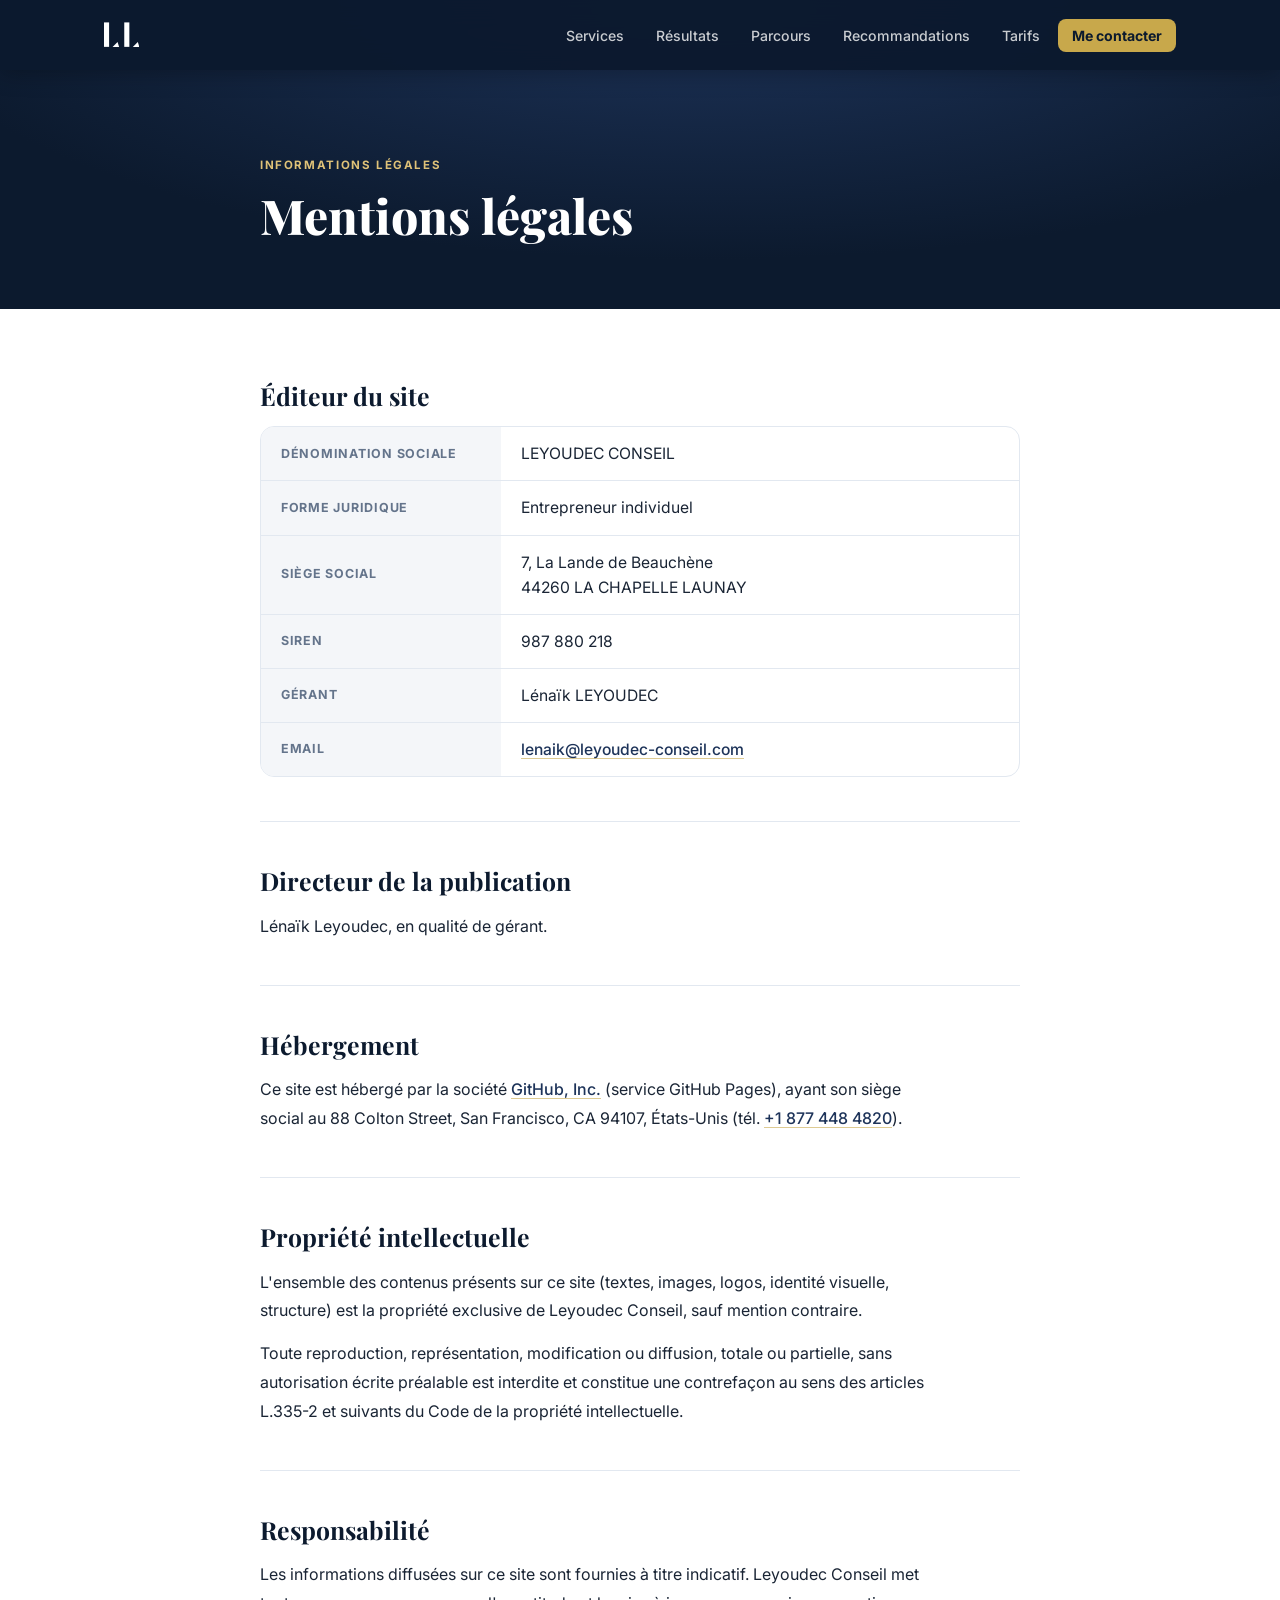
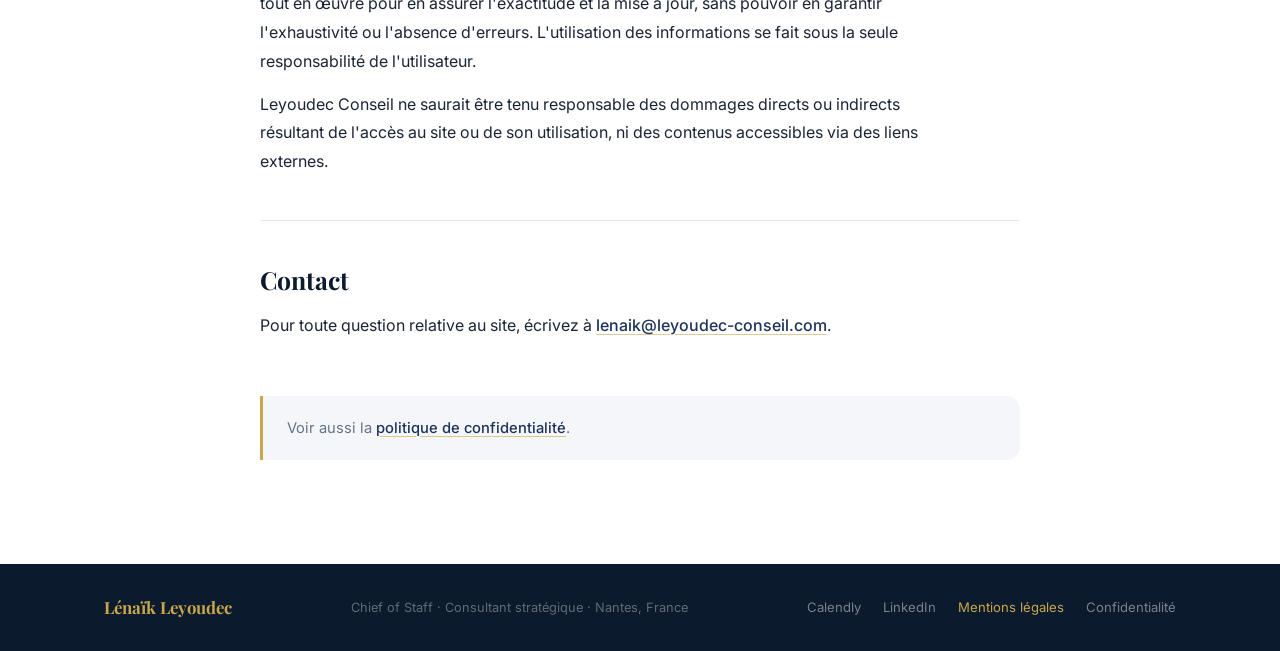
==== mentions-legales.html @ 205726c0 "Ajoute les pages Mentions légales et Politique de confidentialité Liens dans le pied de page et sous" ====
<!DOCTYPE html>
<html lang="fr">
<head>
  <meta charset="UTF-8" />
  <meta name="viewport" content="width=device-width, initial-scale=1.0" />
  <title>Mentions légales — Leyoudec Conseil</title>
  <meta name="description" content="Mentions légales du site leyoudec-conseil.com : éditeur, directeur de la publication, hébergement, propriété intellectuelle." />
  <link rel="preconnect" href="https://fonts.googleapis.com" />
  <link rel="preconnect" href="https://fonts.gstatic.com" crossorigin />
  <link href="https://fonts.googleapis.com/css2?family=Playfair+Display:wght@700;800&family=Inter:wght@300;400;500;600;700;800&display=swap" rel="stylesheet" />
  <link rel="stylesheet" href="style.css" />
  <link rel="canonical" href="https://leyoudec-conseil.com/mentions-legales.html" />
  <link rel="icon" type="image/svg+xml" href="logo-mark-black.svg" />
</head>
<body class="page-legal">

  <!-- ─── NAV ──────────────────────────────────────────────── -->
  <nav id="navbar" class="scrolled">
    <div class="nav-inner">
      <a href="index.html" class="nav-logo" aria-label="Retour à l'accueil">
        <svg viewBox="0 0 267 196" xmlns="http://www.w3.org/2000/svg">
          <path d="M113.917 188H64.3984L102.48 149.933L113.917 188Z" fill="currentColor"/>
          <path d="M38.4578 3H0V187.504H38.4578V3Z" fill="currentColor"/>
          <path d="M266.648 188H217.145L255.212 149.933L266.648 188Z" fill="currentColor"/>
          <path d="M191.188 3H152.73V187.504H191.188V3Z" fill="currentColor"/>
        </svg>
      </a>
      <ul class="nav-links" id="navLinks">
        <li><a href="index.html#services">Services</a></li>
        <li><a href="index.html#resultats">Résultats</a></li>
        <li><a href="index.html#parcours">Parcours</a></li>
        <li><a href="index.html#recommandations">Recommandations</a></li>
        <li><a href="index.html#tarifs">Tarifs</a></li>
        <li><a href="index.html#contact" class="nav-cta">Me contacter</a></li>
      </ul>
      <button class="nav-burger" id="navBurger" aria-label="Menu">
        <span></span><span></span><span></span>
      </button>
    </div>
  </nav>

  <!-- ─── EN-TÊTE ───────────────────────────────────────────── -->
  <header class="legal-hero">
    <div class="container">
      <span class="section-label light">Informations légales</span>
      <h1>Mentions légales</h1>
    </div>
  </header>

  <!-- ─── CONTENU ───────────────────────────────────────────── -->
  <main class="legal">
    <div class="container legal-body">

      <div class="legal-block">
        <h2>Éditeur du site</h2>
        <dl class="legal-facts">
          <dt>Dénomination sociale</dt>
          <dd>LEYOUDEC CONSEIL</dd>
          <dt>Forme juridique</dt>
          <dd>Entrepreneur individuel</dd>
          <dt>Siège social</dt>
          <dd>7, La Lande de Beauchène<br />44260&nbsp;LA&nbsp;CHAPELLE&nbsp;LAUNAY</dd>
          <dt>SIREN</dt>
          <dd>987&nbsp;880&nbsp;218</dd>
          <dt>Gérant</dt>
          <dd>Lénaïk LEYOUDEC</dd>
          <dt>Email</dt>
          <dd><a href="mailto:lenaik@leyoudec-conseil.com">lenaik@leyoudec-conseil.com</a></dd>
        </dl>
      </div>

      <div class="legal-block">
        <h2>Directeur de la publication</h2>
        <p>Lénaïk Leyoudec, en qualité de gérant.</p>
      </div>

      <div class="legal-block">
        <h2>Hébergement</h2>
        <p>Ce site est hébergé par la société <a href="https://pages.github.com/" target="_blank" rel="noopener">GitHub, Inc.</a> (service GitHub Pages), ayant son siège social au 88&nbsp;Colton Street, San Francisco, CA&nbsp;94107, États-Unis (tél.&nbsp;<a href="tel:+18774484820">+1&nbsp;877&nbsp;448&nbsp;4820</a>).</p>
      </div>

      <div class="legal-block">
        <h2>Propriété intellectuelle</h2>
        <p>L'ensemble des contenus présents sur ce site (textes, images, logos, identité visuelle, structure) est la propriété exclusive de Leyoudec Conseil, sauf mention contraire.</p>
        <p>Toute reproduction, représentation, modification ou diffusion, totale ou partielle, sans autorisation écrite préalable est interdite et constitue une contrefaçon au sens des articles L.335-2 et suivants du Code de la propriété intellectuelle.</p>
      </div>

      <div class="legal-block">
        <h2>Responsabilité</h2>
        <p>Les informations diffusées sur ce site sont fournies à titre indicatif. Leyoudec Conseil met tout en œuvre pour en assurer l'exactitude et la mise à jour, sans pouvoir en garantir l'exhaustivité ou l'absence d'erreurs. L'utilisation des informations se fait sous la seule responsabilité de l'utilisateur.</p>
        <p>Leyoudec Conseil ne saurait être tenu responsable des dommages directs ou indirects résultant de l'accès au site ou de son utilisation, ni des contenus accessibles via des liens externes.</p>
      </div>

      <div class="legal-block">
        <h2>Contact</h2>
        <p>Pour toute question relative au site, écrivez à <a href="mailto:lenaik@leyoudec-conseil.com">lenaik@leyoudec-conseil.com</a>.</p>
      </div>

      <p class="legal-crosslink">Voir aussi la <a href="politique-confidentialite.html">politique de confidentialité</a>.</p>

    </div>
  </main>

  <!-- ─── FOOTER ────────────────────────────────────────────── -->
  <footer>
    <div class="container footer-inner">
      <span class="footer-name">Lénaïk Leyoudec</span>
      <span class="footer-sub">Chief of Staff · Consultant stratégique · Nantes, France</span>
      <div class="footer-links">
        <a href="https://calendly.com/l-leyoudec/parlons-ensemble-des-enjeux-de-votre-organisation" target="_blank">Calendly</a>
        <a href="https://www.linkedin.com/in/lleyoudec" target="_blank">LinkedIn</a>
        <a href="mentions-legales.html" aria-current="page">Mentions légales</a>
        <a href="politique-confidentialite.html">Confidentialité</a>
      </div>
    </div>
  </footer>

  <script src="script.js"></script>
</body>
</html>
---- style.css ----
/* ── TOKENS ─────────────────────────────────────────── */
:root {
  --navy:      #0c1a2e;
  --navy-2:    #152540;
  --navy-3:    #1d3359;
  --gold:      #c8a84b;
  --gold-2:    #dfc278;
  --gold-bg:   rgba(200,168,75,.12);
  --white:     #ffffff;
  --off:       #f4f6f9;
  --text:      #1a2535;
  --muted:     #64748b;
  --border:    #e2e8f0;
  --r:         14px;
  --r-lg:      22px;
  --sh:        0 4px 24px rgba(12,26,46,.08);
  --sh-lg:     0 16px 56px rgba(12,26,46,.18);
  --ease:      cubic-bezier(.4,0,.2,1);
  --t:         .25s;
}

/* ── RESET ──────────────────────────────────────────── */
*,*::before,*::after{box-sizing:border-box;margin:0;padding:0}
html{scroll-behavior:smooth;font-size:16px}
body{font-family:'Inter',system-ui,sans-serif;color:var(--text);background:var(--white);line-height:1.65;overflow-x:hidden}
a{color:inherit;text-decoration:none}
ul{list-style:none}
h1,h2,h3,h4{line-height:1.2}
.container{max-width:1120px;margin:0 auto;padding:0 24px}
section{padding:96px 0}
.section-light{background:var(--off)}
.section-dark{background:var(--navy);color:var(--white)}

.section-label{display:inline-block;font-size:.72rem;font-weight:700;letter-spacing:.14em;text-transform:uppercase;color:var(--gold);margin-bottom:12px}
.section-label.light{color:var(--gold-2)}
.section-header{text-align:center;max-width:640px;margin:0 auto 64px}
.section-header h2{font-family:'Playfair Display',Georgia,serif;font-size:clamp(1.8rem,3.5vw,2.5rem);margin-bottom:14px}
.section-sub{color:var(--muted);font-size:1.02rem}
.section-dark .section-sub{color:rgba(255,255,255,.55)}

/* ── BUTTONS ────────────────────────────────────────── */
.btn{display:inline-flex;align-items:center;gap:8px;padding:13px 28px;border-radius:8px;font-weight:600;font-size:.92rem;cursor:pointer;border:2px solid transparent;transition:all var(--t) var(--ease);white-space:nowrap}
.btn-primary{background:var(--gold);color:var(--navy);border-color:var(--gold)}
.btn-primary:hover{background:var(--gold-2);border-color:var(--gold-2);transform:translateY(-2px);box-shadow:0 8px 24px rgba(200,168,75,.35)}
.btn-ghost{background:transparent;color:var(--white);border-color:rgba(255,255,255,.3)}
.btn-ghost:hover{background:rgba(255,255,255,.08);border-color:rgba(255,255,255,.65)}
.btn-outline{background:transparent;color:var(--gold);border-color:var(--gold);padding:11px 22px;font-size:.88rem}
.btn-outline:hover{background:var(--gold);color:var(--navy)}
.btn-full{width:100%;justify-content:center}

/* ── ANIMATIONS ─────────────────────────────────────── */
.fade-in{opacity:0;transform:translateY(22px);animation:fadeUp .7s var(--ease) forwards}
.delay-1{animation-delay:.15s}
.delay-2{animation-delay:.3s}
.delay-3{animation-delay:.45s}
.delay-4{animation-delay:.6s}
@keyframes fadeUp{to{opacity:1;transform:translateY(0)}}

.reveal{opacity:0;transform:translateY(28px);transition:opacity .6s ease,transform .6s ease}
.reveal.visible{opacity:1;transform:none}
.reveal.delay-1{transition-delay:.1s}
.reveal.delay-2{transition-delay:.2s}
.reveal.delay-3{transition-delay:.3s}

/* ── NAVBAR ─────────────────────────────────────────── */
#navbar{position:fixed;top:0;left:0;right:0;z-index:100;transition:background var(--t),box-shadow var(--t)}
#navbar.scrolled{background:rgba(12,26,46,.96);backdrop-filter:blur(14px);box-shadow:0 2px 24px rgba(0,0,0,.3)}
.nav-inner{max-width:1120px;margin:0 auto;padding:0 24px;height:70px;display:flex;align-items:center;justify-content:space-between}
.nav-logo{display:flex;align-items:center;color:var(--white)}
.nav-logo svg{height:26px;width:auto;display:block}
.nav-links{display:flex;align-items:center;gap:4px}
.nav-links a{color:rgba(255,255,255,.78);font-size:.88rem;font-weight:500;padding:8px 14px;border-radius:7px;transition:color var(--t),background var(--t)}
.nav-links a:hover{color:var(--white);background:rgba(255,255,255,.09)}
.nav-cta{background:var(--gold)!important;color:var(--navy)!important;font-weight:700!important;border-radius:8px!important}
.nav-cta:hover{background:var(--gold-2)!important}
.nav-burger{display:none;flex-direction:column;gap:5px;background:none;border:none;cursor:pointer;padding:8px}
.nav-burger span{display:block;width:22px;height:2px;background:var(--white);border-radius:2px;transition:all var(--t)}

/* ── HERO ───────────────────────────────────────────── */
#hero{min-height:100vh;display:flex;align-items:center;position:relative;overflow:hidden;padding:120px 0 80px}
.hero-bg{position:absolute;inset:0;background:radial-gradient(ellipse 90% 70% at 55% 35%,var(--navy-3) 0%,var(--navy) 65%);z-index:-1}
.hero-bg::after{content:'';position:absolute;inset:0;background:radial-gradient(circle at 15% 85%,rgba(200,168,75,.08) 0%,transparent 50%),radial-gradient(circle at 85% 15%,rgba(200,168,75,.06) 0%,transparent 45%)}
.hero-tag{display:inline-flex;align-items:center;gap:8px;background:rgba(200,168,75,.14);border:1px solid rgba(200,168,75,.28);color:var(--gold-2);font-size:.8rem;font-weight:500;padding:6px 16px;border-radius:100px;margin-bottom:28px}
.hero-tag::before{content:'';width:7px;height:7px;background:#4ade80;border-radius:50%;box-shadow:0 0 0 3px rgba(74,222,128,.2)}
h1{font-family:'Playfair Display',Georgia,serif;font-size:clamp(2.2rem,5vw,3.8rem);color:var(--white);margin-bottom:28px;font-weight:800}
h1 em{font-style:normal;color:var(--gold)}
.hero-firstname{font-family:'Playfair Display',Georgia,serif;font-size:clamp(2.2rem,5vw,3.8rem);font-weight:800}
.hero-chapeau{font-size:clamp(1rem,1.8vw,1.18rem);color:rgba(255,255,255,.72);max-width:620px;margin-bottom:18px;line-height:1.7}
.hero-chapeau strong{color:var(--white)}
.hero-approche{font-size:clamp(.95rem,1.6vw,1.08rem);color:rgba(255,255,255,.55);max-width:600px;margin-bottom:40px;line-height:1.7}
.hero-actions{display:flex;gap:14px;flex-wrap:wrap}
.hero-scroll{position:absolute;bottom:32px;left:50%;transform:translateX(-50%);display:flex;flex-direction:column;align-items:center}
.scroll-track{width:1px;height:48px;background:linear-gradient(to bottom,rgba(200,168,75,.5),transparent);animation:pulse 2s ease-in-out infinite}
@keyframes pulse{0%,100%{opacity:.3}50%{opacity:1}}

/* ── CHIFFRES ───────────────────────────────────────── */
#chiffres{padding:60px 0}
.chiffres-grid{display:flex;align-items:center;justify-content:center;gap:0;flex-wrap:wrap}
.chiffre{display:flex;flex-direction:column;align-items:center;padding:28px 40px;text-align:center}
.chiffre-n{font-family:'Inter',system-ui,sans-serif;font-size:2.6rem;font-weight:800;color:var(--navy);line-height:1}
.chiffre-unit{font-size:1.1rem;font-weight:600;color:var(--gold);margin-left:4px}
.chiffre-l{font-size:.8rem;color:var(--muted);margin-top:8px;max-width:120px;text-align:center}
.chiffre-sep{width:1px;height:48px;background:var(--border)}

/* ── SERVICES ───────────────────────────────────────── */
#services{background:var(--white)}
.services-grid{display:grid;grid-template-columns:repeat(3,1fr);gap:24px;align-items:start}

.service-card{background:var(--off);border:1.5px solid var(--border);border-radius:var(--r-lg);padding:32px 28px;transition:border-color var(--t),box-shadow var(--t),transform var(--t);display:flex;flex-direction:column}
.service-card:hover{border-color:var(--gold);box-shadow:0 12px 40px rgba(200,168,75,.1);transform:translateY(-3px)}

.service-header{display:flex;flex-direction:column;margin-bottom:20px}
.service-manque{font-size:.72rem;font-weight:700;letter-spacing:.1em;text-transform:uppercase;color:var(--muted)}
.service-mot{font-family:'Inter',system-ui,sans-serif;font-size:1.8rem;font-weight:800;color:var(--navy);line-height:1;margin:4px 0;letter-spacing:-.02em}
.service-icon{font-size:1.6rem;margin-top:6px}
.service-card h3{font-size:1rem;font-weight:600;color:var(--text);margin-bottom:12px;line-height:1.4}
.service-roi{font-size:.88rem;color:var(--muted);margin-bottom:20px;flex-grow:1}
.service-roi strong{color:var(--text)}

.service-toggle{display:flex;align-items:center;gap:8px;background:none;border:1.5px solid var(--border);border-radius:8px;padding:9px 16px;font-size:.83rem;font-weight:600;color:var(--gold);cursor:pointer;transition:all var(--t);align-self:flex-start}
.service-toggle:hover{background:var(--gold-bg);border-color:var(--gold)}
.toggle-arrow{transition:transform var(--t)}
.service-toggle[aria-expanded="true"] .toggle-arrow{transform:rotate(180deg)}

.service-detail{display:none;margin-top:20px;border-top:1px solid var(--border);padding-top:20px}
.service-detail.open{display:block}
.detail-section{margin-bottom:16px}
.detail-section h4{font-size:.78rem;font-weight:700;letter-spacing:.08em;text-transform:uppercase;color:var(--gold);margin-bottom:8px}
.detail-section p{font-size:.86rem;color:var(--muted);line-height:1.65}
.detail-section ul{display:flex;flex-direction:column;gap:6px}
.detail-section li{font-size:.85rem;color:var(--muted);padding-left:16px;position:relative}
.detail-section li::before{content:'→';position:absolute;left:0;color:var(--gold);font-size:.75rem}
.detail-skills{display:flex;flex-wrap:wrap;gap:6px;margin-top:16px}
.detail-skills span{background:var(--gold-bg);color:var(--gold);border:1px solid rgba(200,168,75,.25);font-size:.74rem;font-weight:600;padding:4px 10px;border-radius:100px}

/* ── RÉSULTATS ──────────────────────────────────────── */
.resultats-grid{display:grid;grid-template-columns:repeat(3,1fr);gap:24px}
.resultat-card{background:var(--navy-2);border:1px solid rgba(255,255,255,.08);border-radius:var(--r-lg);padding:36px 28px;transition:border-color var(--t),transform var(--t)}
.resultat-card:hover{border-color:rgba(200,168,75,.4);transform:translateY(-3px)}
.r-big{font-family:'Inter',system-ui,sans-serif;font-size:2.4rem;font-weight:800;color:var(--gold);line-height:1;margin-bottom:8px}
.r-title{font-weight:600;font-size:.95rem;color:var(--white);margin-bottom:10px}
.resultat-card p{font-size:.86rem;color:rgba(255,255,255,.55);line-height:1.6}

/* ── TIMELINE ───────────────────────────────────────── */
.timeline{position:relative;padding-left:36px;max-width:780px;margin:0 auto}
.timeline::before{content:'';position:absolute;left:9px;top:10px;bottom:10px;width:2px;background:linear-gradient(to bottom,var(--gold),rgba(200,168,75,.1))}
.tl-item{position:relative;padding-bottom:52px}
.tl-item:last-child{padding-bottom:0}
.tl-dot{position:absolute;left:-31px;top:6px;width:14px;height:14px;border-radius:50%;background:var(--gold);border:2px solid var(--off);box-shadow:0 0 0 3px rgba(200,168,75,.2)}
.tl-dot--edu{background:var(--navy-3);border-color:var(--off);box-shadow:0 0 0 3px rgba(29,51,89,.3)}
.tl-date{font-size:.78rem;font-weight:700;letter-spacing:.06em;color:var(--gold);margin-bottom:8px}
.tl-badge{display:inline-block;font-size:.7rem;font-weight:700;letter-spacing:.08em;text-transform:uppercase;background:var(--gold-bg);color:var(--gold);border:1px solid rgba(200,168,75,.2);padding:3px 10px;border-radius:4px;margin-bottom:8px}
.tl-badge--edu{background:rgba(29,51,89,.1);color:var(--navy-3);border-color:rgba(29,51,89,.15)}
.tl-body h3{font-size:1.08rem;font-weight:700;color:var(--text);margin-bottom:4px}
.tl-body h4{font-size:.86rem;font-weight:400;color:var(--muted);margin-bottom:10px}
.tl-body p{font-size:.9rem;color:var(--muted);line-height:1.65}

/* ── RECOMMANDATIONS ────────────────────────────────── */
#recommandations{border-top:1px solid var(--border)}
.reco-grid{display:grid;grid-template-columns:repeat(2,1fr);gap:24px}
.reco-card{background:var(--white);border:1.5px solid var(--border);border-radius:var(--r-lg);padding:32px 28px;display:flex;flex-direction:column;transition:border-color var(--t),box-shadow var(--t),transform var(--t)}
.reco-card:hover{border-color:var(--gold);box-shadow:var(--sh);transform:translateY(-3px)}
.reco-quote{position:relative;font-size:.94rem;color:var(--text);line-height:1.7;font-style:italic;margin-bottom:2px}
.reco-quote::before{content:'\201C';font-family:'Playfair Display',Georgia,serif;color:var(--gold);font-size:1.3rem;line-height:0;margin-right:2px}
.reco-quote--clamped{display:-webkit-box;-webkit-line-clamp:3;-webkit-box-orient:vertical;overflow:hidden}
.reco-toggle{align-self:flex-start;display:flex;align-items:center;gap:6px;background:none;border:none;padding:12px 0 20px;font-size:.83rem;font-weight:600;color:var(--gold);cursor:pointer}
.reco-toggle:hover{color:var(--gold-2)}
.reco-toggle .toggle-arrow{transition:transform var(--t)}
.reco-toggle[aria-expanded="true"] .toggle-arrow{transform:rotate(180deg)}
.reco-footer{display:flex;align-items:center;justify-content:space-between;gap:16px;margin-top:auto;padding-top:16px;border-top:1px solid var(--border)}
.reco-name{display:block;font-weight:700;font-size:.92rem;color:var(--text)}
.reco-role{display:block;font-size:.82rem;color:var(--muted);margin-top:2px}
.reco-link{display:flex;align-items:center;justify-content:center;width:36px;height:36px;border-radius:10px;background:var(--gold-bg);color:var(--gold);font-size:.8rem;font-weight:800;flex-shrink:0;transition:background var(--t),color var(--t),transform var(--t)}
.reco-link:hover{background:var(--gold);color:var(--navy);transform:translateY(-2px)}
.reco-link--malt{border-radius:50%}

/* ── TARIFS ─────────────────────────────────────────── */
#tarifs{background:var(--white)}
.tarifs-grid{display:grid;grid-template-columns:repeat(3,1fr);gap:24px}
.tarif-card{background:var(--off);border:1.5px solid var(--border);border-radius:var(--r-lg);padding:40px 32px;display:flex;flex-direction:column;gap:16px;position:relative;transition:border-color var(--t),box-shadow var(--t)}
.tarif-card:hover{border-color:var(--gold);box-shadow:var(--sh)}
.tarif-card--featured{background:var(--navy);border-color:var(--gold);color:var(--white);box-shadow:var(--sh-lg)}
.tarif-card--featured h3{color:var(--white)!important}
.tarif-card--featured .tarif-desc,.tarif-card--featured .tarif-includes li{color:rgba(255,255,255,.65)}
.tarif-badge-top{position:absolute;top:-14px;left:50%;transform:translateX(-50%);background:var(--gold);color:var(--navy);font-size:.72rem;font-weight:700;letter-spacing:.08em;text-transform:uppercase;padding:5px 16px;border-radius:100px}
.tarif-icon{font-size:2rem}
.tarif-card h3{font-family:'Playfair Display',Georgia,serif;font-size:1.1rem;font-weight:700;color:var(--text)}
.tarif-desc{font-size:.9rem;color:var(--muted);line-height:1.65}
.tarif-includes{display:flex;flex-direction:column;gap:8px;flex-grow:1}
.tarif-includes li{font-size:.86rem;color:var(--muted);padding-left:18px;position:relative}
.tarif-includes li::before{content:'✓';position:absolute;left:0;color:var(--gold);font-size:.8rem;font-weight:700}

/* ── CONTACT ────────────────────────────────────────── */
.contact-grid{display:grid;grid-template-columns:1fr 1.1fr;gap:80px;align-items:start}
.contact-left h2{font-family:'Playfair Display',Georgia,serif;font-size:clamp(1.8rem,3vw,2.4rem);margin-bottom:16px}
.contact-left>p{color:rgba(255,255,255,.65);margin-bottom:36px;font-size:1rem}
.calendly-btn{width:100%;justify-content:center;margin-bottom:20px;font-size:1rem;padding:16px 28px}
/* thesis link */
.tl-link{color:var(--gold);text-decoration:underline;text-decoration-color:rgba(200,168,75,.4);text-underline-offset:3px;transition:color var(--t)}
.tl-link:hover{color:var(--gold-2)}

/* contact options */
.contact-option{margin-bottom:4px}
.contact-option-label{font-size:.72rem;font-weight:700;letter-spacing:.1em;text-transform:uppercase;color:var(--gold-2);margin-bottom:6px}
.contact-option-desc{font-size:.88rem;color:rgba(255,255,255,.55);line-height:1.6;margin-bottom:14px}
.contact-divider{display:flex;align-items:center;gap:12px;margin:20px 0;color:rgba(255,255,255,.25);font-size:.8rem}
.contact-divider::before,.contact-divider::after{content:'';flex:1;height:1px;background:rgba(255,255,255,.12)}
.contact-divider span{white-space:nowrap}
.contact-coords{display:flex;flex-direction:column;gap:12px;margin-top:20px}
.coord-item{display:flex;align-items:center;gap:14px;font-size:.92rem;font-weight:500;color:rgba(255,255,255,.75);padding:12px 16px;border:1px solid rgba(255,255,255,.1);border-radius:10px;transition:border-color var(--t),color var(--t)}
.coord-item:hover{border-color:rgba(200,168,75,.4);color:var(--gold-2)}
.coord-plain:hover{border-color:rgba(255,255,255,.1);color:rgba(255,255,255,.75);cursor:default}
.coord-icon{font-size:1.1rem;flex-shrink:0}

.contact-form{background:var(--white);border-radius:var(--r-lg);padding:40px 36px}
.form-label-header{display:flex;flex-direction:column;gap:4px;margin-bottom:20px;padding-bottom:16px;border-bottom:1px solid var(--border)}
.form-title{font-family:'Playfair Display',Georgia,serif;font-size:1.1rem;font-weight:700;color:var(--text)}
.form-note{font-size:.78rem;color:var(--muted)}
.form-row{display:grid;grid-template-columns:1fr 1fr;gap:16px}
.form-group{display:flex;flex-direction:column;gap:7px;margin-bottom:18px}
.form-group label{font-size:.83rem;font-weight:600;color:var(--text)}
.form-group input,.form-group textarea,.form-group select{width:100%;padding:11px 15px;border:1.5px solid var(--border);border-radius:8px;font-family:'Inter',sans-serif;font-size:.92rem;color:var(--text);background:var(--white);transition:border-color var(--t),box-shadow var(--t);outline:none;resize:none}
.form-group select{appearance:none;background-image:url("data:image/svg+xml,%3Csvg xmlns='http://www.w3.org/2000/svg' viewBox='0 0 24 24' fill='%2364748b'%3E%3Cpath d='M7 10l5 5 5-5z'/%3E%3C/svg%3E");background-repeat:no-repeat;background-position:right 12px center;background-size:20px;cursor:pointer}
.form-group input:focus,.form-group textarea:focus,.form-group select:focus{border-color:var(--gold);box-shadow:0 0 0 3px rgba(200,168,75,.12)}
.form-group input::placeholder,.form-group textarea::placeholder{color:#b0bcc8}
.form-success{display:none;text-align:center;color:#16a34a;font-size:.88rem;font-weight:500;padding:12px;background:#f0fdf4;border-radius:8px;margin-top:10px}
.form-success.visible{display:block}

/* ── FOOTER ─────────────────────────────────────────── */
footer{background:var(--navy);padding:30px 0}
.footer-inner{display:flex;align-items:center;justify-content:space-between;flex-wrap:wrap;gap:14px}
.footer-name{font-family:'Playfair Display',Georgia,serif;font-size:1.05rem;font-weight:700;color:var(--gold)}
.footer-sub{font-size:.8rem;color:rgba(255,255,255,.35)}
.footer-links{display:flex;gap:22px}
.footer-links a{font-size:.82rem;color:rgba(255,255,255,.45);transition:color var(--t)}
.footer-links a:hover{color:var(--gold)}

/* ── PAGES LÉGALES ──────────────────────────────────── */
.page-legal #navbar{background:rgba(12,26,46,.96);backdrop-filter:blur(14px);box-shadow:0 2px 24px rgba(0,0,0,.3)}
.legal-hero{background:radial-gradient(ellipse 90% 120% at 55% 0%,var(--navy-3) 0%,var(--navy) 70%);color:var(--white);padding:150px 0 64px}
.legal-hero .container,.legal-body{max-width:808px}
.legal-hero h1{font-size:clamp(2rem,4.5vw,3rem);margin-bottom:0}
.legal-meta{margin-top:14px;font-size:.88rem;color:rgba(255,255,255,.55)}
.legal{padding:72px 0 104px;background:var(--white)}
.legal-block+.legal-block{margin-top:44px;padding-top:44px;border-top:1px solid var(--border)}
.legal-block h2{font-family:'Playfair Display',Georgia,serif;font-size:clamp(1.3rem,2.4vw,1.55rem);color:var(--navy);margin-bottom:16px}
.legal-block p{font-size:1rem;line-height:1.8;color:var(--text);max-width:68ch;hyphens:auto;-webkit-hyphens:auto}
.legal-block p+p,.legal-list+p{margin-top:14px}
.legal-block a,.legal-crosslink a{color:var(--navy-3);font-weight:500;text-decoration:underline;text-decoration-color:rgba(200,168,75,.6);text-underline-offset:3px;overflow-wrap:anywhere;transition:color var(--t)}
.legal-block a:hover,.legal-crosslink a:hover{color:var(--gold)}
.legal-list{display:flex;flex-direction:column;gap:8px;margin:14px 0 0}
.legal-list li{position:relative;padding-left:22px;line-height:1.6}
.legal-list li::before{content:'';position:absolute;left:2px;top:.68em;width:8px;height:2px;background:var(--gold)}
.legal-facts{display:grid;grid-template-columns:240px 1fr;border:1.5px solid var(--border);border-radius:var(--r);overflow:hidden}
.legal-facts dt,.legal-facts dd{padding:14px 20px;border-top:1px solid var(--border)}
.legal-facts dt:first-of-type,.legal-facts dt:first-of-type+dd{border-top:none}
.legal-facts dt{background:var(--off);font-size:.78rem;font-weight:700;letter-spacing:.06em;text-transform:uppercase;color:var(--muted);display:flex;align-items:center}
.legal-facts dd{font-size:.98rem;line-height:1.6;color:var(--text)}
.legal-crosslink{margin-top:56px;padding:20px 24px;background:var(--off);border-left:3px solid var(--gold);border-radius:0 var(--r) var(--r) 0;font-size:.92rem;color:var(--muted)}
.footer-links a[aria-current="page"]{color:var(--gold)}
.form-legal{margin-top:14px;font-size:.76rem;line-height:1.55;color:var(--muted);text-align:center}
.form-legal a{color:var(--navy-3);text-decoration:underline;text-underline-offset:2px}

/* ── RESPONSIVE ─────────────────────────────────────── */
@media(max-width:768px){
  .nav-burger{display:flex}
  .nav-links{position:fixed;inset:0;top:70px;flex-direction:column;background:rgba(12,26,46,.97);backdrop-filter:blur(16px);justify-content:center;gap:6px;padding:24px;transform:translateX(100%);transition:transform var(--t)}
  .nav-links.open{transform:translateX(0)}
  .nav-links a{font-size:1.1rem;padding:14px 20px;border-radius:10px}
  section{padding:64px 0}
  .services-grid,.resultats-grid,.tarifs-grid,.reco-grid{grid-template-columns:1fr}
  .contact-grid{grid-template-columns:1fr;gap:48px}
  .contact-form{padding:28px 20px}
  .form-row{grid-template-columns:1fr}
  .chiffres-grid{gap:0}
  .chiffre{padding:20px 24px}
  .chiffre-sep{width:80%;height:1px;margin:0 auto}
  .footer-inner{flex-direction:column;text-align:center}
  .footer-links{flex-wrap:wrap;justify-content:center;gap:12px 22px}
  .legal-hero{padding:120px 0 48px}
  .legal{padding:48px 0 72px}
  .legal-block+.legal-block{margin-top:36px;padding-top:36px}
  .legal-facts{grid-template-columns:1fr}
  .legal-facts dt{padding:12px 16px 4px;border-top:1px solid var(--border)}
  .legal-facts dd{padding:0 16px 12px;border-top:none;background:var(--off)}
}
@media(max-width:900px){
  .services-grid,.resultats-grid,.tarifs-grid{grid-template-columns:repeat(2,1fr)}
}
@media(max-width:600px){
  .services-grid,.resultats-grid,.tarifs-grid{grid-template-columns:1fr}
}
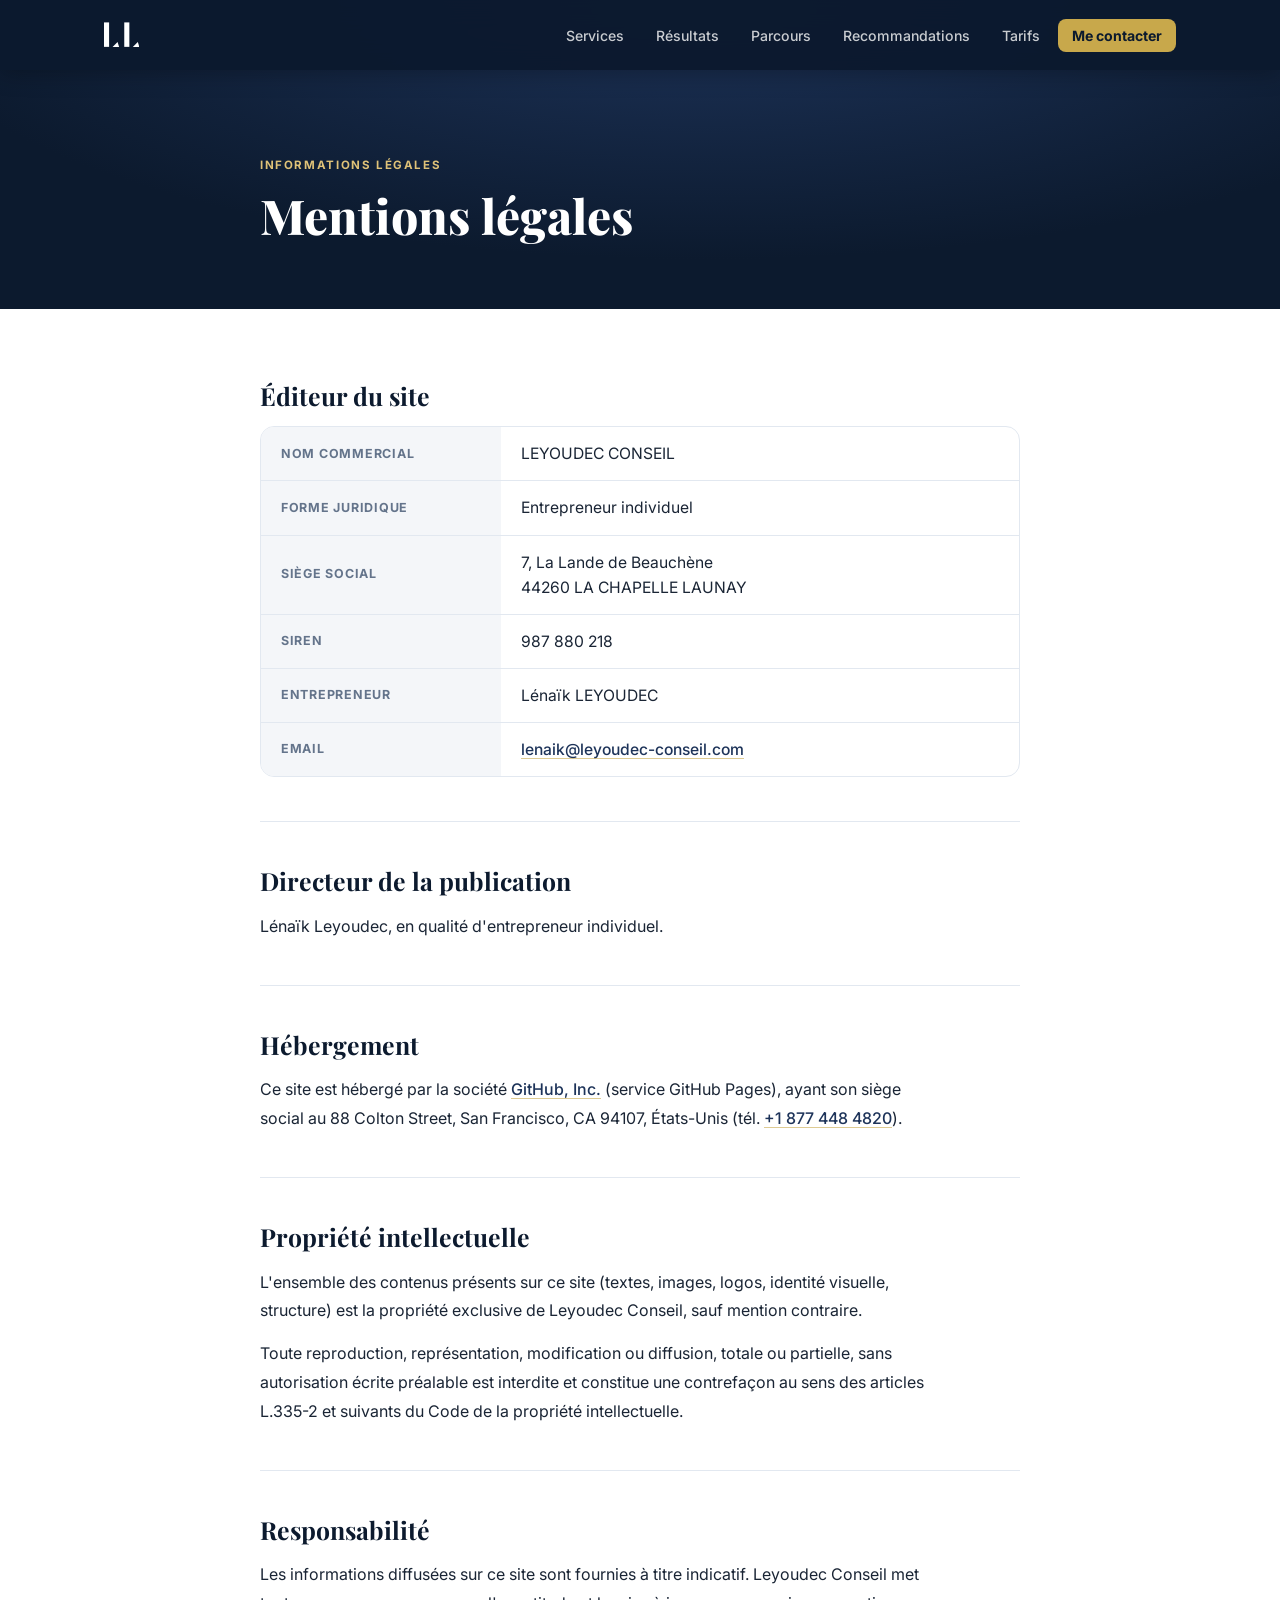
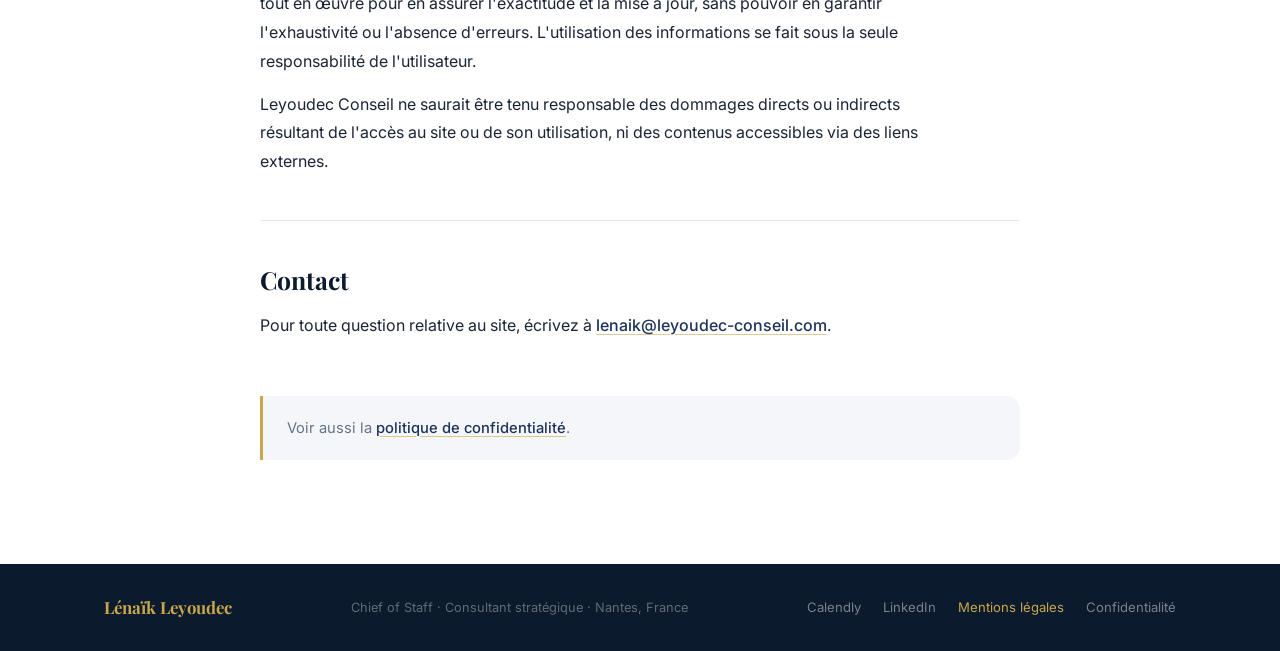
==== commit d0c5fecc: "Précise les données collectées, les sous-traitants et le statut d'EI - Liste des données alignée sur" ====
--- a/mentions-legales.html
+++ b/mentions-legales.html
@@ -54,7 +54,7 @@
       <div class="legal-block">
         <h2>Éditeur du site</h2>
         <dl class="legal-facts">
-          <dt>Dénomination sociale</dt>
+          <dt>Nom commercial</dt>
           <dd>LEYOUDEC CONSEIL</dd>
           <dt>Forme juridique</dt>
           <dd>Entrepreneur individuel</dd>
@@ -62,7 +62,7 @@
           <dd>7, La Lande de Beauchène<br />44260&nbsp;LA&nbsp;CHAPELLE&nbsp;LAUNAY</dd>
           <dt>SIREN</dt>
           <dd>987&nbsp;880&nbsp;218</dd>
-          <dt>Gérant</dt>
+          <dt>Entrepreneur</dt>
           <dd>Lénaïk LEYOUDEC</dd>
           <dt>Email</dt>
           <dd><a href="mailto:lenaik@leyoudec-conseil.com">lenaik@leyoudec-conseil.com</a></dd>
@@ -71,7 +71,7 @@
 
       <div class="legal-block">
         <h2>Directeur de la publication</h2>
-        <p>Lénaïk Leyoudec, en qualité de gérant.</p>
+        <p>Lénaïk Leyoudec, en qualité d'entrepreneur individuel.</p>
       </div>
 
       <div class="legal-block">
--- a/style.css
+++ b/style.css
@@ -249,7 +249,8 @@
 .legal-block a,.legal-crosslink a{color:var(--navy-3);font-weight:500;text-decoration:underline;text-decoration-color:rgba(200,168,75,.6);text-underline-offset:3px;overflow-wrap:anywhere;transition:color var(--t)}
 .legal-block a:hover,.legal-crosslink a:hover{color:var(--gold)}
 .legal-list{display:flex;flex-direction:column;gap:8px;margin:14px 0 0}
-.legal-list li{position:relative;padding-left:22px;line-height:1.6}
+.legal-list li{position:relative;padding-left:22px;line-height:1.7;max-width:68ch}
+.legal-list strong{color:var(--navy);font-weight:600}
 .legal-list li::before{content:'';position:absolute;left:2px;top:.68em;width:8px;height:2px;background:var(--gold)}
 .legal-facts{display:grid;grid-template-columns:240px 1fr;border:1.5px solid var(--border);border-radius:var(--r);overflow:hidden}
 .legal-facts dt,.legal-facts dd{padding:14px 20px;border-top:1px solid var(--border)}
